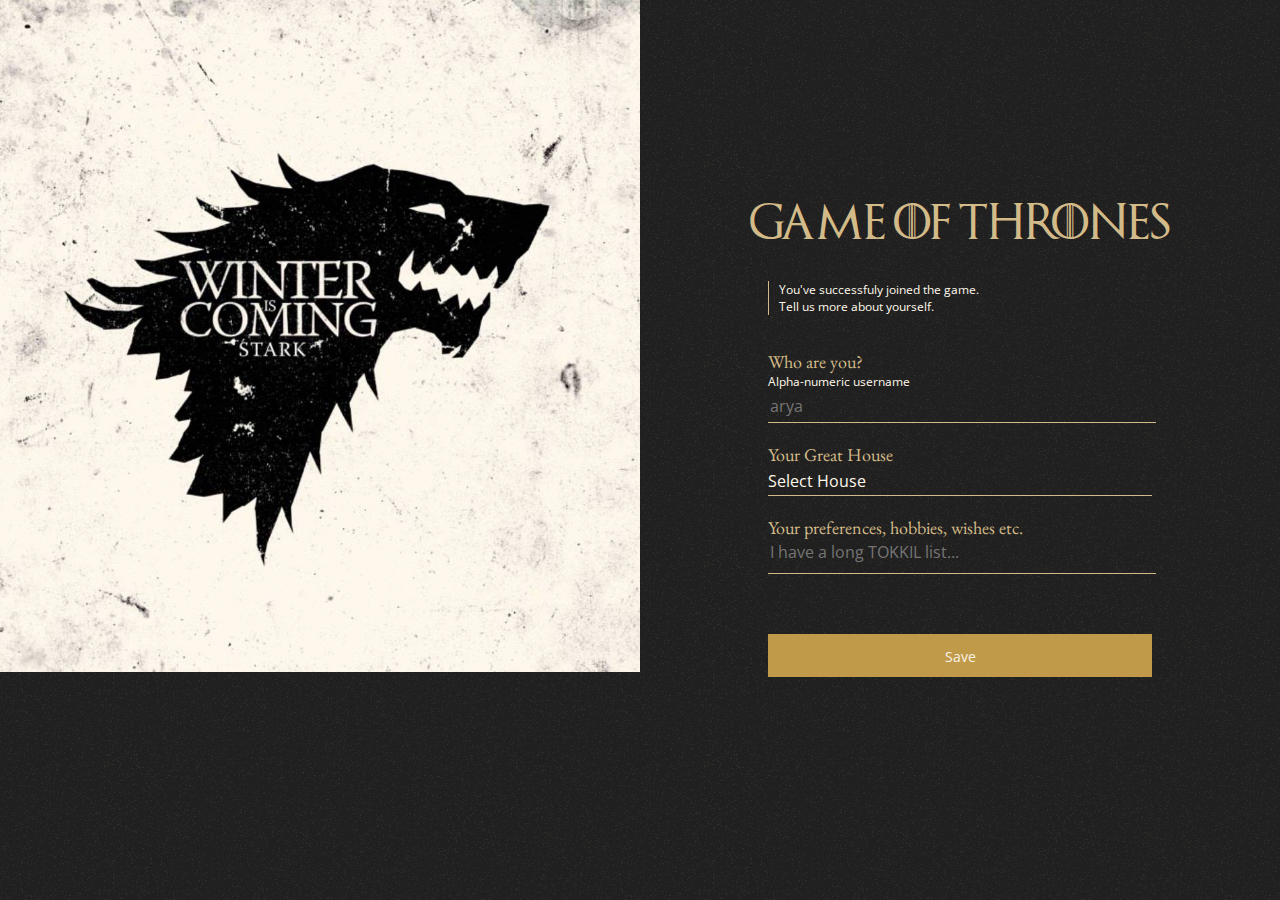
==== index.html @ d5961771 "." ====
<!DOCTYPE html>
<html>
    <head>
        <meta charset="UTF-8">
        <link href="https://fonts.googleapis.com/css?family=EB+Garamond|Open+Sans&display=swap" rel="stylesheet">
        <link rel="stylesheet" href="style.css">
    </head>
    <body>
        <section class="contact_form">
            <div class="screen_server">
                <img src="img/maxresdefault.jpg" alt="#">
            </div>
            <div class="registration">
                <h1>GAME OF THRONES</h1>
                
                <form>
                        <p id="description">You've successfuly joined the game.</br>Tell us more about yourself.</p>
                        <p>Who are you?</p>
                        <p id="caution">Alpha-numeric username</p>
                        <input type="text" name="firstname" placeholder="arya">

                        <p for="houses">Your Great House</p>
                        <select name="houses" id="houses">
                            <option value="select">Select House</option>
                            <option value="House_1">House 1</option>
                            <option value="House_2">House 2</option>
                        </select>

                        <p>Your preferences, hobbies, wishes etc.</p>
                        <textarea name="comment" cols="50" rows="3" placeholder="I have a long TOKKIL list..."></textarea>

                        <input type="submit" value="Save" class="button"></p>
                    </form>

                <!--<form>
                        <p>Enter your email</p>
                        <input type="email" name="email" placeholder="arya@westeros.com">

                        <p>Choose secure password</p>
                        <p id="caution">Must be at least 8 characters</p>
                        <input id="userPassword" type="password" minlength="4"
                        maxlength="8" size="8" placeholder="password">

                        <div class="confirmation">
                            <input type="checkbox" name="remember">
                            <label for="remeber">Remember me</label>
                        </div>
                        <input type="submit" value="Sign Up" class="button"></p>
                    </form>-->
            </div>
        </section>
    </body>
</html>
---- style.css ----
body {
    font-family: 'EB Garamond', serif;
    /*font-family: 'Open Sans', sans-serif;*/
    font-size: 18px;
    color: #d3bb89;
    margin: 0;
}

@font-face {
    font-family: Game_of_Thrones;
    src: url(font/Game_of_Thrones.ttf);
}

h1 {
    margin: 0;
    font-family: Game_of_Thrones;
    text-align: center;
	font-weight: 100;
}

p {
    margin: 0;
    color: #d3bb89;
}

.contact_form {
    background-image: url(img/darknoise.png);
    display: flex;
    height: 100vh;
}

/*PHOTO*/
.screen_server {
    max-width: 50%;
    overflow: hidden;
}

.screen_server img {
    width: 150%;
    display: block;
    margin: 0 0 0 -30%;
}

/*FORM*/

.registration {
    display: flex;
    flex-direction: column;
    justify-content: center;
    width: 50%;
}

#description {
    font-family: 'Open Sans', sans-serif;
    font-size: 12px;
    color: #fef8eb;
    border-left: 1px solid #d3bb89; /* Параметры линии */ 
    padding-left: 10px; /* Расстояние от линии до текста */ 
    margin-bottom: 35px;

}

form {
    width: 60%;
    margin: 35px auto 0 auto;
}

form #caution {
    font-size: 12px;
    color: #fef8eb;
	font-family: "Open Sans", sans-serif;
}

input {
    font-family: 'Open Sans', sans-serif;
    font-size: 16px;
    background: #fff0 no-repeat 98% center;
    width: 100%;
    height: 30px;
    border: none;
    box-shadow: none;
    border-bottom: solid 1px;
    border-color: #d3bb89;
    color: #fef8eb;
    margin-bottom: 20px;
}

input:focus {
    outline:none;
}

#houses {
    font-family: 'Open Sans', sans-serif;
    background: #fff0 no-repeat 98% center;
    width: 100%;
    height: 30px;
    border: none;
    box-shadow: none;
    border-bottom: solid 1px;
    border-color: #d3bb89;
    color: #fef8eb;
    margin-bottom: 20px;
    -webkit-appearance: none;
    -moz-appearance: none;
    appearance: none;
    font-size: 16px;
}

option {
    color: #fef8eb !important;
    background-color: #d3bb89 !important;
}

#houses:focus {
    outline:none;
}

textarea {
    font-family: 'Open Sans', sans-serif;
    background: #fff0 no-repeat 98% center;
    width: 100%;
    height: 30px;
    border: none;
    box-shadow: none;
    border-bottom: solid 1px;
    border-color: #d3bb89;
    margin-bottom: 20px;
	resize: none;
    color: #fff;
    font-size: 16px;
}

textarea:focus {
    outline:none;
}

.button {
    color: #f8f2e5;
    user-select: none;
    background-color: #c19a49;
    margin-top: 35px;
    font-size: 14px;
    cursor: pointer;
    border-bottom: none;
    padding: 13px 30px 30px 30px;
}
/*FOR SECOND FORM*/
.confirmation {
    display: inline-flex;
}

input[type="checkbox"]{ /*https://nisnom.com/veb-razrabotki/krasivyj-effekt-pulsatsii-dlya-chekboksov-i-radioknopok/#more-3010*/
    -webkit-appearance: none;
    -moz-appearance: none;
    -ms-appearance: none;
    -o-appearance: none;
    height: 20px;
    width: 20px;
    background: #d3bb89;
    border: none;
    color: #fff;
    cursor: pointer;
    border-radius: 3px;
}

.confirmation input:checked::before {
    height: 20px;
    width: 20px;
    content: '✔';
    display: inline-block;
    font-size: 20px;
    text-align: center;
    line-height: 20px;
    color: #000;
}

.confirmation label {
    margin-left: 10px;
}
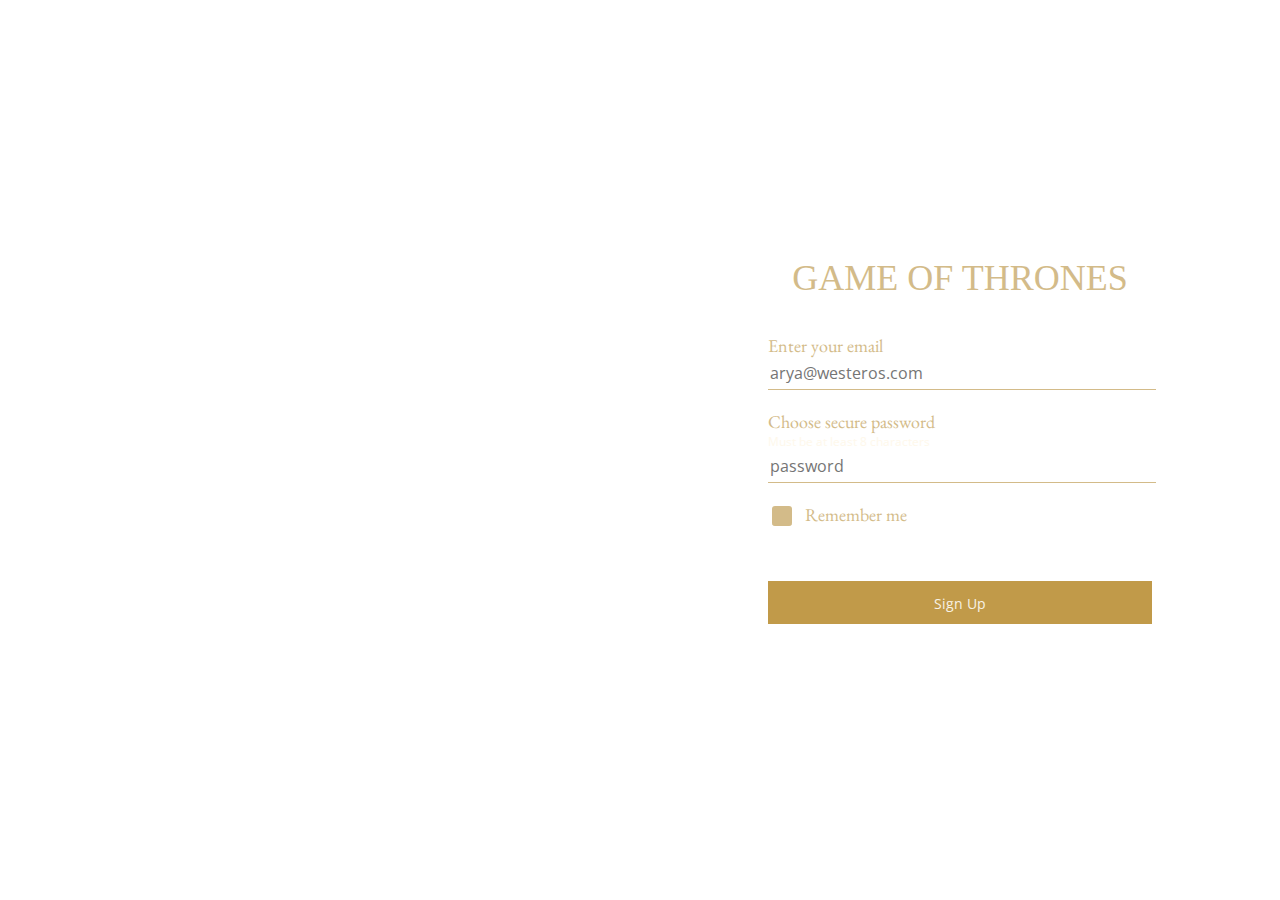
==== commit cf35a006: "Update index.html" ====
--- a/index.html
+++ b/index.html
@@ -1,53 +1,70 @@
 <!DOCTYPE html>
-<html>
+<html lang="en">
     <head>
         <meta charset="UTF-8">
         <link href="https://fonts.googleapis.com/css?family=EB+Garamond|Open+Sans&display=swap" rel="stylesheet">
-        <link rel="stylesheet" href="style.css">
+        <link rel="stylesheet" href="assets/style.css">
+        <title>GAME OF THRONES</title>
     </head>
     <body>
         <section class="contact_form">
             <div class="screen_server">
-                <img src="img/maxresdefault.jpg" alt="#">
             </div>
             <div class="registration">
                 <h1>GAME OF THRONES</h1>
                 
-                <form>
-                        <p id="description">You've successfuly joined the game.</br>Tell us more about yourself.</p>
-                        <p>Who are you?</p>
-                        <p id="caution">Alpha-numeric username</p>
-                        <input type="text" name="firstname" placeholder="arya">
+                <form id="secondSection">
+                    <p id="description">You've successfuly joined the game.</br>Tell us more about yourself.</p>
+                    <label>Who are you?</label>
+                    <p class="caution">Alpha-numeric username</p>
+                    <input required type="text"
+                                    id="userName"
+                                    placeholder="arya">
+                    <label for="houses">Your Great House</label>
+                    <select required name="houses" id="houses">
+                        <option value="select" checked>Select House</option>
+                        <option value="house_1">Targaryen of King's Landing</option>
+                        <option value="house_2">Stark of Winterfell</option>
+                        <option value="house_3">Lannister of Casterly Rock</option>
+                        <option value="house_4">Tully of Riverrun</option>
+                        <option value="house_5">Greyjoy of Pyke</option>
+                        <option value="house_6">Baratheon of Storm's End</option>
+                        <option value="house_7">Tyrell of Highgarden</option>
+                        <option value="house_8">Martell of Sunspear</option>
+                    </select>
 
-                        <p for="houses">Your Great House</p>
-                        <select name="houses" id="houses">
-                            <option value="select">Select House</option>
-                            <option value="House_1">House 1</option>
-                            <option value="House_2">House 2</option>
-                        </select>
+                    <p>Your preferences, hobbies, wishes etc.</p>
+                    <textarea name="comment" 
+                              id="comment" 
+                              cols="50" 
+                              rows="3" 
+                              placeholder="I have a long TOKKIL list...">
+                    </textarea>
 
-                        <p>Your preferences, hobbies, wishes etc.</p>
-                        <textarea name="comment" cols="50" rows="3" placeholder="I have a long TOKKIL list..."></textarea>
+                    <input type="button" value="Save" class="button" id="submit_1"></p>
+                </form>
 
-                        <input type="submit" value="Save" class="button"></p>
-                    </form>
+               <form id="firstSection">
+                    <label>Enter your email</label>
+                    <input required type="email" 
+                                    id="userEmail" 
+                                    name="email" 
+                                    placeholder="arya@westeros.com">
 
-                <!--<form>
-                        <p>Enter your email</p>
-                        <input type="email" name="email" placeholder="arya@westeros.com">
+                    <label>Choose secure password</label>
+                    <p class="caution">Must be at least 8 characters</p>
+                    <input required id="userPassword" 
+                                    type="password" 
+                                    placeholder="password">
 
-                        <p>Choose secure password</p>
-                        <p id="caution">Must be at least 8 characters</p>
-                        <input id="userPassword" type="password" minlength="4"
-                        maxlength="8" size="8" placeholder="password">
-
-                        <div class="confirmation">
-                            <input type="checkbox" name="remember">
-                            <label for="remeber">Remember me</label>
-                        </div>
-                        <input type="submit" value="Sign Up" class="button"></p>
-                    </form>-->
+                    <div class="confirmation">
+                        <input type="checkbox" id="remember">
+                        <label for="remeber">Remember me</label>
+                    </div>
+                    <input type="button" value="Sign Up" class="button" id="submit_2"></p>
+                </form>
             </div>
         </section>
+        <script src="assets/main.js"></script>
     </body>
 </html>--- a/assets/style.css
+++ b/assets/style.css
@@ -0,0 +1,189 @@
+body {
+    font-family: 'EB Garamond', serif;
+    /*font-family: 'Open Sans', sans-serif;*/
+    font-size: 18px;
+    color: #d3bb89;
+    margin: 0;
+}
+
+@font-face {
+    font-family: Game_of_Thrones;
+    src: url(font/Game_of_Thrones.ttf);
+}
+
+h1 {
+    margin: 0;
+    font-family: Game_of_Thrones;
+    text-align: center;
+	font-weight: 100;
+}
+
+label {
+    margin: 0;
+    color: #d3bb89;
+}
+
+p {
+    margin: 0;
+    color: #d3bb89;
+}
+
+.contact_form {
+    background-image: url(img/darknoise.png);
+    display: flex;
+    height: 100vh;
+}
+
+/*PHOTO*/
+.screen_server {    
+    max-width: 50%;
+    background-image: url(img/maxresdefault.jpg);
+    flex-grow: 1;
+    background-position: center;
+    background-size: cover;
+}
+
+/*FORM*/
+
+.registration {
+    display: flex;
+    flex-direction: column;
+    justify-content: center;
+    width: 50%;
+}
+
+#description {
+    font-family: 'Open Sans', sans-serif;
+    font-size: 12px;
+    color: #fef8eb;
+    border-left: 1px solid #d3bb89; /* Параметры линии */ 
+    padding-left: 10px; /* Расстояние от линии до текста */ 
+    margin-bottom: 35px;
+
+}
+
+form {
+    width: 60%;
+    margin: 35px auto 0 auto;
+}
+
+form .caution {
+    font-size: 12px;
+    color: #fef8eb;
+	font-family: "Open Sans", sans-serif;
+}
+
+input {
+    font-family: 'Open Sans', sans-serif;
+    font-size: 16px;
+    background: #fff0/* no-repeat 98% */center;
+    width: 100%;
+    height: 30px;
+    border: none;
+    box-shadow: none;
+    border-bottom: solid 1px;
+    border-color: #d3bb89;
+    color: #fef8eb;
+    margin-bottom: 20px;
+    outline:none;
+}
+
+input:focus {
+    outline: -webkit-focus-ring-color auto 1px;
+}
+
+#houses {
+    font-family: 'Open Sans', sans-serif;
+    background: #fff0 no-repeat 98% center;
+    width: 100%;
+    height: 30px;
+    border: none;
+    box-shadow: none;
+    border-bottom: solid 1px;
+    border-color: #d3bb89;
+    color: #fef8eb;
+    margin-bottom: 20px;
+    -webkit-appearance: none;
+    -moz-appearance: none;
+    appearance: none;
+    font-size: 16px;
+}
+
+option {
+    color: #fef8eb !important;
+    background-color: #d3bb89 !important;
+}
+
+#houses:focus {
+    outline:none;
+}
+
+textarea {
+    font-family: 'Open Sans', sans-serif;
+    background: #fff0 no-repeat 98% center;
+    width: 100%;
+    height: 30px;
+    border: none;
+    box-shadow: none;
+    border-bottom: solid 1px;
+    border-color: #d3bb89;
+    margin-bottom: 20px;
+	resize: none;
+    color: #fff;
+    font-size: 16px;
+}
+
+textarea:focus {
+    outline:none;
+}
+
+.button {
+    color: #f8f2e5;
+    user-select: none;
+    background-color: #c19a49;
+    margin-top: 35px;
+    font-size: 14px;
+    cursor: pointer;
+    border-bottom: none;
+    padding: 13px 30px 30px 30px;
+}
+/*FOR SECOND FORM*/
+.confirmation {
+    display: inline-flex;
+}
+
+input[type="checkbox"]{ /*https://nisnom.com/veb-razrabotki/krasivyj-effekt-pulsatsii-dlya-chekboksov-i-radioknopok/#more-3010*/
+    -webkit-appearance: none;
+    -moz-appearance: none;
+    -ms-appearance: none;
+    -o-appearance: none;
+    height: 20px;
+    width: 20px;
+    background: #d3bb89;
+    color: #fff;
+    cursor: pointer;
+    border-radius: 3px;
+    outline:none;
+}
+
+.confirmation input:checked::before {
+    height: 20px;
+    width: 20px;
+    content: '✔';
+    display: inline-block;
+    font-size: 20px;
+    text-align: center;
+    line-height: 20px;
+    color: #000;
+}
+
+.confirmation label {
+    margin-left: 10px;
+}
+
+#secondSection {
+    display: none;
+}
+
+
+
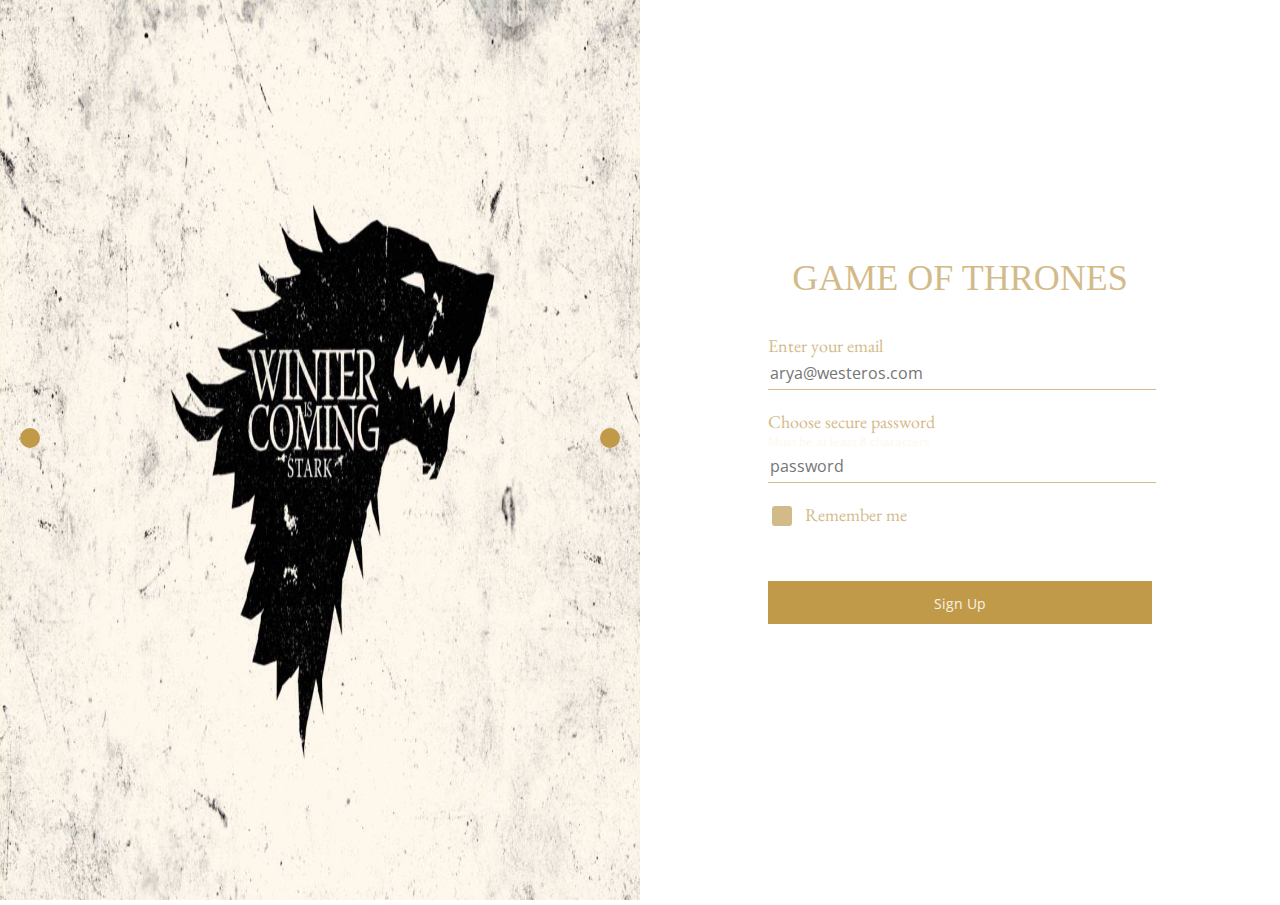
==== commit 43721dc7: "Update index.html" ====
--- a/index.html
+++ b/index.html
@@ -3,13 +3,28 @@
     <head>
         <meta charset="UTF-8">
         <link href="https://fonts.googleapis.com/css?family=EB+Garamond|Open+Sans&display=swap" rel="stylesheet">
-        <link rel="stylesheet" href="assets/style.css">
+        <link rel="stylesheet" href="assets/css/nice-select.css">
+        <link rel="stylesheet" href="assets/css/style.css">
         <title>GAME OF THRONES</title>
     </head>
     <body>
         <section class="contact_form">
             <div class="screen_server">
-            </div>
+                <div id="block-for-slider">
+                    <div id="viewport">
+                        <ul id="slidewrapper">
+                            <li class="slide"><img src="assets/img/Stark of Winterfell.jpg" alt="1" class="slide-img"></li>
+                            <li class="slide"><img src="assets/img/Targaryen of King's Landing.jpg" alt="2" class="slide-img"></li>
+                            <li class="slide"><img src="assets/img/Tully of Riverrun.jpg" alt="3" class="slide-img"></li>
+                            <li class="slide"><img src="assets/img/Tyrell of Highgarden.jpg" alt="4" class="slide-img"></li>
+                        </ul>
+                        <div id="prev-next-btns">
+                            <div id="prev-btn"></div>
+                            <div id="next-btn"></div>
+                        </div>
+                    </div> 
+                </div>
+             </div>
             <div class="registration">
                 <h1>GAME OF THRONES</h1>
                 
@@ -21,16 +36,12 @@
                                     id="userName"
                                     placeholder="arya">
                     <label for="houses">Your Great House</label>
-                    <select required name="houses" id="houses">
-                        <option value="select" checked>Select House</option>
-                        <option value="house_1">Targaryen of King's Landing</option>
-                        <option value="house_2">Stark of Winterfell</option>
-                        <option value="house_3">Lannister of Casterly Rock</option>
-                        <option value="house_4">Tully of Riverrun</option>
-                        <option value="house_5">Greyjoy of Pyke</option>
-                        <option value="house_6">Baratheon of Storm's End</option>
-                        <option value="house_7">Tyrell of Highgarden</option>
-                        <option value="house_8">Martell of Sunspear</option>
+                    <select required name="houses" id="houses" value="select">
+                        <option id="houses-dropdown-menu" checked value="Select House">Select House</option>
+                        <option value="Stark of Winterfell">Stark of Winterfell</option>
+                        <option value="Targaryen of King's Landing">Targaryen of King's Landing</option>
+                        <option value="Tully of Riverrun">Tully of Riverrun</option>
+                        <option value="Tyrell of Highgarden">Tyrell of Highgarden</option>
                     </select>
 
                     <p>Your preferences, hobbies, wishes etc.</p>
@@ -65,6 +76,9 @@
                 </form>
             </div>
         </section>
-        <script src="assets/main.js"></script>
+        <script src="https://ajax.googleapis.com/ajax/libs/jquery/2.2.0/jquery.min.js"></script>
+        <script src="assets/js/main.js"></script>
+        <script src="assets/js/jquery.js"></script> 
+        <script src="assets/js/jquery.nice-select.js"></script>
     </body>
 </html>--- a/assets/css/style.css
+++ b/assets/css/style.css
@@ -0,0 +1,275 @@
+body {
+    font-family: 'EB Garamond', serif;
+    /*font-family: 'Open Sans', sans-serif;*/
+    font-size: 18px;
+    color: #d3bb89;
+    margin: 0;
+}
+
+@font-face {
+    font-family: Game_of_Thrones;
+    src: url(../font/Game_of_Thrones.ttf);
+}
+
+h1 {
+    margin: 0;
+    font-family: Game_of_Thrones;
+    text-align: center;
+	font-weight: 100;
+}
+
+label {
+    margin: 0;
+    color: #d3bb89;
+}
+
+p {
+    margin: 0;
+    color: #d3bb89;
+}
+
+.contact_form {
+    background-image: url(../img/darknoise.png);
+    display: flex;
+    height: 100vh;
+}
+
+/*PHOTO*/
+.screen_server {    
+    max-width: 50%;
+    flex-grow: 1;
+    background-position: center;
+    background-size: cover;
+}
+
+/*FORM*/
+
+.registration {
+    display: flex;
+    flex-direction: column;
+    justify-content: center;
+    width: 50%;
+}
+
+#description {
+    font-family: 'Open Sans', sans-serif;
+    font-size: 12px;
+    color: #fef8eb;
+    border-left: 1px solid #d3bb89; /* Параметры линии */ 
+    padding-left: 10px; /* Расстояние от линии до текста */ 
+    margin-bottom: 35px;
+
+}
+
+form {
+    width: 60%;
+    margin: 35px auto 0 auto;
+}
+
+form .caution {
+    font-size: 12px;
+    color: #fef8eb;
+	font-family: "Open Sans", sans-serif;
+}
+
+input {
+    font-family: 'Open Sans', sans-serif;
+    font-size: 16px;
+    background: #fff0/* no-repeat 98% */center;
+    width: 100%;
+    height: 30px;
+    border: none;
+    box-shadow: none;
+    border-bottom: solid 1px;
+    border-color: #d3bb89;
+    color: #fef8eb;
+    margin-bottom: 20px;
+    outline:none;
+}
+
+input:focus {
+    outline: -webkit-focus-ring-color auto 1px;
+}
+
+textarea {
+    font-family: 'Open Sans', sans-serif;
+    background: #fff0 no-repeat 98% center;
+    width: 100%;
+    height: 30px;
+    border: none;
+    box-shadow: none;
+    border-bottom: solid 1px;
+    border-color: #d3bb89;
+    margin-bottom: 20px;
+	resize: none;
+    color: #fff;
+    font-size: 16px;
+}
+
+textarea:focus {
+    outline:none;
+}
+
+.button {
+    color: #f8f2e5;
+    user-select: none;
+    background-color: #c19a49;
+    margin-top: 35px;
+    font-size: 14px;
+    cursor: pointer;
+    border-bottom: none;
+    padding: 13px 30px 30px 30px;
+}
+/*FOR SECOND FORM*/
+.confirmation {
+    display: inline-flex;
+}
+
+input[type="checkbox"]{ /*https://nisnom.com/veb-razrabotki/krasivyj-effekt-pulsatsii-dlya-chekboksov-i-radioknopok/#more-3010*/
+    -webkit-appearance: none;
+    -moz-appearance: none;
+    -ms-appearance: none;
+    -o-appearance: none;
+    height: 20px;
+    width: 20px;
+    background: #d3bb89;
+    color: #fff;
+    cursor: pointer;
+    border-radius: 3px;
+    outline:none;
+}
+
+.confirmation input:checked::before {
+    height: 20px;
+    width: 20px;
+    content: '✔';
+    display: inline-block;
+    font-size: 20px;
+    text-align: center;
+    line-height: 20px;
+    color: #000;
+}
+
+.confirmation label {
+    margin-left: 10px;
+}
+
+#secondSection {
+    display: none;
+}
+
+
+/*/*//*/*//**/
+
+#block-for-slider {
+    /*width: 80%;
+    margin: 0 auto;
+    margin-top: 100px;*/
+}
+
+#viewport {
+    width: 100%;
+    position: relative;
+    overflow: hidden;
+    -webkit-user-select: none;
+    -moz-user-select: none;
+    -ms-user-select: none;
+    -o-user-select: none;
+    user-select: none;
+    text-align: center;
+}
+
+#slidewrapper {
+    position: relative;
+    width: calc(100% * 4);
+    -webkit-transition: 1s;
+    -o-transition: 1s;
+    transition: 1s;
+    -webkit-transition-timing-function: cubic-bezier(.67,.01,.23,1);
+    -o-transition-timing-function: cubic-bezier(.67,.01,.23,1);
+    transition-timing-function: cubic-bezier(.67,.01,.23,1);
+}
+
+#slidewrapper, #slidewrapper ul, #slidewrapper li {
+    margin: 0;
+    padding: 0;
+}
+
+.slide {
+    width: calc(100%/4);
+    list-style: none;
+    display: inline;
+    float: left;
+}
+
+.slide-img {
+    height: 100vh;
+    width: 100%;
+    
+}
+
+#prev-btn, #next-btn {
+    position: absolute;
+    width: 20px;
+    height: 20px;
+    background-color: #c19a49;
+    border-radius: 50%;
+    top: calc(50% - 25px);
+}
+
+#prev-btn:hover, #next-btn:hover {
+    cursor: pointer;
+}
+
+#prev-btn {
+    left: 20px;
+}
+
+#next-btn {
+    right: 20px;
+}
+
+/*dropdown menu*/
+
+.nice-select {
+    font-family: 'Open Sans', sans-serif;
+    font-size: 16px;
+    background: #fff0 center;
+    width: 100%;
+    height: 30px;
+    border: none;
+    box-shadow: none;
+    border-bottom: solid 1px;
+    border-color: #d3bb89;
+    border-radius: 0;
+    color: #fef8eb;
+    margin-bottom: 20px;
+    outline: none;
+    padding: 0;
+    -webkit-appearance: none;
+    -moz-appearance: none;
+    appearance: none;
+}
+
+span .current {
+    color: #fef8eb;
+}
+
+.nice-select .list {
+    width: 100%;
+    background-color: #d3bb89;
+    border-radius: 0;
+}
+
+.nice-select .option:hover, .nice-select .option.focus, .nice-select .option.selected.focus {
+    background-color: #fff0; 
+}
+
+.nice-select:active, .nice-select.open, .nice-select:focus {
+    border-color: #d3bb89;
+}
+
+.nice-select .option:hover, .nice-select .option.focus, .nice-select .option.selected.focus {
+    border-color: #202020;
+
+}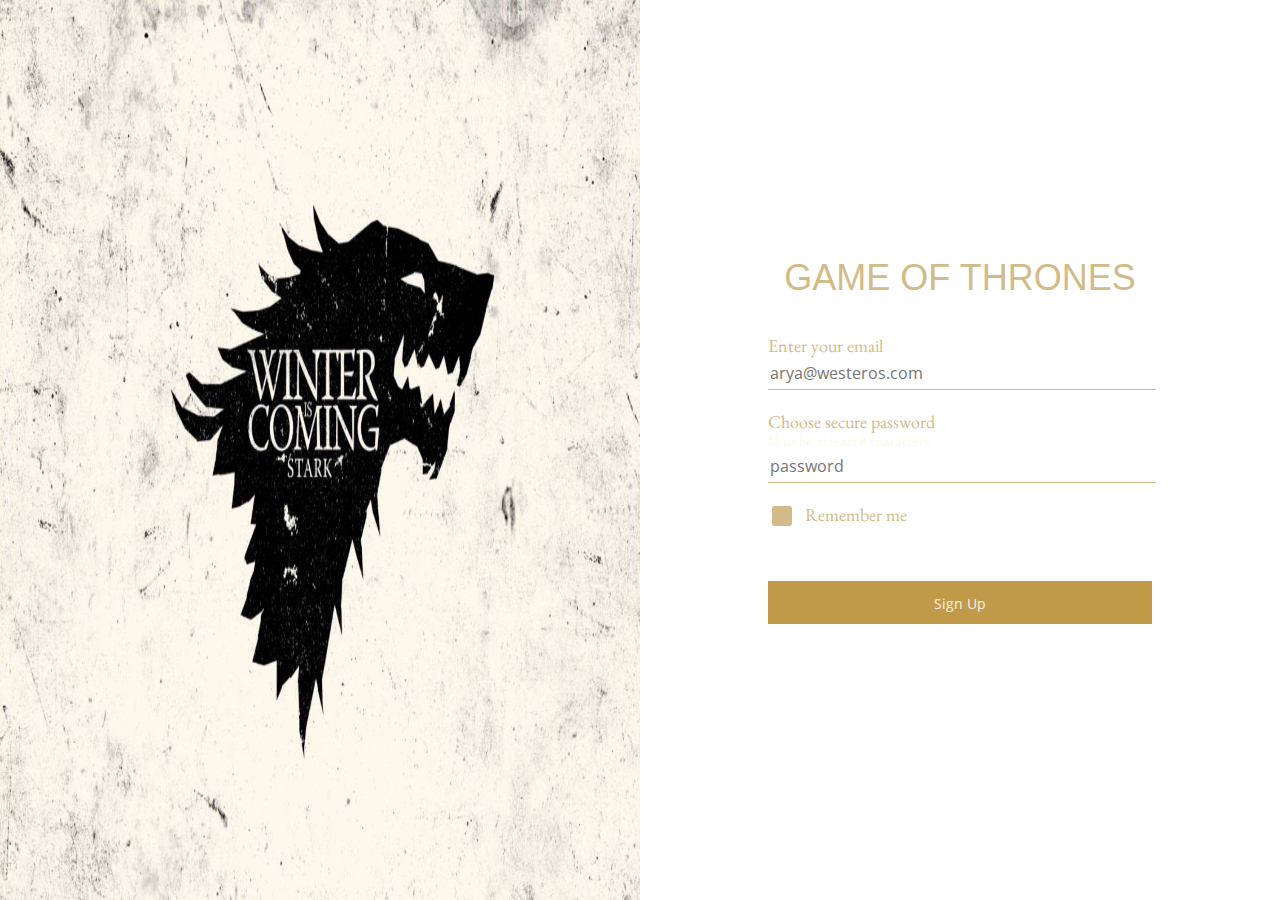
==== commit c62d5478: "Fixed after 2 review" ====
--- a/index.html
+++ b/index.html
@@ -4,33 +4,34 @@
         <meta charset="UTF-8">
         <link href="https://fonts.googleapis.com/css?family=EB+Garamond|Open+Sans&display=swap" rel="stylesheet">
         <link rel="stylesheet" href="assets/css/nice-select.css">
+        <link rel="stylesheet" href="assets/css/slippry.css" />
         <link rel="stylesheet" href="assets/css/style.css">
         <title>GAME OF THRONES</title>
     </head>
     <body>
         <section class="contact_form">
             <div class="screen_server">
-                <div id="block-for-slider">
-                    <div id="viewport">
-                        <ul id="slidewrapper">
-                            <li class="slide"><img src="assets/img/Stark of Winterfell.jpg" alt="1" class="slide-img"></li>
-                            <li class="slide"><img src="assets/img/Targaryen of King's Landing.jpg" alt="2" class="slide-img"></li>
-                            <li class="slide"><img src="assets/img/Tully of Riverrun.jpg" alt="3" class="slide-img"></li>
-                            <li class="slide"><img src="assets/img/Tyrell of Highgarden.jpg" alt="4" class="slide-img"></li>
-                        </ul>
-                        <div id="prev-next-btns">
-                            <div id="prev-btn"></div>
-                            <div id="next-btn"></div>
-                        </div>
-                    </div> 
-                </div>
+                <ul id="sliders">
+                    <li class="z-slide-item">
+                        <img src="assets/img/Stark of Winterfell.jpg" alt="1" class="slide-img">
+                    </li>
+                    <li class="z-slide-item">
+                        <img src="assets/img/Targaryen of King's Landing.jpg" alt="2" class="slide-img">
+                    </li>
+                    <li class="z-slide-item">
+                        <img src="assets/img/Tully of Riverrun.jpg" alt="3" class="slide-img">
+                    </li>
+                    <li class="z-slide-item">
+                        <img src="assets/img/Tyrell of Highgarden.jpg" alt="4" class="slide-img">
+                    </li>
+                </ul>
              </div>
             <div class="registration">
                 <h1>GAME OF THRONES</h1>
                 
-                <form id="secondSection">
+                <form id="second-section-submit" class="section-none">
                     <p id="description">You've successfuly joined the game.</br>Tell us more about yourself.</p>
-                    <label>Who are you?</label>
+                    <label for="userName">Who are you?</label>
                     <p class="caution">Alpha-numeric username</p>
                     <input required type="text"
                                     id="userName"
@@ -49,20 +50,19 @@
                               id="comment" 
                               cols="50" 
                               rows="3" 
-                              placeholder="I have a long TOKKIL list...">
-                    </textarea>
+                              placeholder="I have a long TOKKIL list..."></textarea>
 
                     <input type="button" value="Save" class="button" id="submit_1"></p>
                 </form>
 
-               <form id="firstSection">
-                    <label>Enter your email</label>
+               <form id="first-section-submit">
+                    <label for="userEmail">Enter your email</label>
                     <input required type="email" 
                                     id="userEmail" 
                                     name="email" 
                                     placeholder="arya@westeros.com">
 
-                    <label>Choose secure password</label>
+                    <label for="userPassword">Choose secure password</label>
                     <p class="caution">Must be at least 8 characters</p>
                     <input required id="userPassword" 
                                     type="password" 
@@ -70,15 +70,15 @@
 
                     <div class="confirmation">
                         <input type="checkbox" id="remember">
-                        <label for="remeber">Remember me</label>
+                        <label for="remember">Remember me</label>
                     </div>
                     <input type="button" value="Sign Up" class="button" id="submit_2"></p>
                 </form>
             </div>
         </section>
         <script src="https://ajax.googleapis.com/ajax/libs/jquery/2.2.0/jquery.min.js"></script>
+        <script src="assets/js/slippry.min.js"></script>
+        <script src="assets/js/jquery.nice-select.js"></script>
         <script src="assets/js/main.js"></script>
-        <script src="assets/js/jquery.js"></script> 
-        <script src="assets/js/jquery.nice-select.js"></script>
     </body>
 </html>--- a/assets/css/slippry.css
+++ b/assets/css/slippry.css
@@ -0,0 +1,281 @@
+/**
+ *
+ * slippry v1.4.0 - Responsive content slider for jQuery
+ * http://slippry.com
+ *
+ * Authors: Lukas Jakob Hafner - @saftsaak
+ *          Thomas Hurd - @SeenNotHurd
+ *
+ * Copyright 2016, booncon oy - http://booncon.com
+ *
+ *
+ * Released under the MIT license - http://opensource.org/licenses/MIT
+ */
+/* kenBurns animations, very basic */
+@-webkit-keyframes left-right {
+  0% {
+    -webkit-transform: translateY(-20%) translateX(-10%);
+            transform: translateY(-20%) translateX(-10%); }
+  100% {
+    -webkit-transform: translateY(0%) translateX(10%);
+            transform: translateY(0%) translateX(10%); } }
+@-o-keyframes left-right {
+  0% {
+    -o-transform: translateY(-20%) translateX(-10%);
+       transform: translateY(-20%) translateX(-10%); }
+  100% {
+    -o-transform: translateY(0%) translateX(10%);
+       transform: translateY(0%) translateX(10%); } }
+@keyframes left-right {
+  0% {
+    -webkit-transform: translateY(-20%) translateX(-10%);
+         -o-transform: translateY(-20%) translateX(-10%);
+            transform: translateY(-20%) translateX(-10%); }
+  100% {
+    -webkit-transform: translateY(0%) translateX(10%);
+         -o-transform: translateY(0%) translateX(10%);
+            transform: translateY(0%) translateX(10%); } }
+@-webkit-keyframes right-left {
+  0% {
+    -webkit-transform: translateY(0%) translateX(10%);
+            transform: translateY(0%) translateX(10%); }
+  100% {
+    -webkit-transform: translateY(-20%) translateX(-10%);
+            transform: translateY(-20%) translateX(-10%); } }
+@-o-keyframes right-left {
+  0% {
+    -o-transform: translateY(0%) translateX(10%);
+       transform: translateY(0%) translateX(10%); }
+  100% {
+    -o-transform: translateY(-20%) translateX(-10%);
+       transform: translateY(-20%) translateX(-10%); } }
+@keyframes right-left {
+  0% {
+    -webkit-transform: translateY(0%) translateX(10%);
+         -o-transform: translateY(0%) translateX(10%);
+            transform: translateY(0%) translateX(10%); }
+  100% {
+    -webkit-transform: translateY(-20%) translateX(-10%);
+         -o-transform: translateY(-20%) translateX(-10%);
+            transform: translateY(-20%) translateX(-10%); } }
+/* added to the original element calling slippry */
+.sy-box.sy-loading {
+  background: url("/images/sy-loader.gif") 50% 50% no-repeat;
+  -webkit-background-size: 32px 32px;
+          background-size: 32px;
+  min-height: 40px; }
+  .sy-box.sy-loading .sy-slides-wrap, .sy-box.sy-loading .sy-pager {
+    visibility: hidden; }
+
+/* element that wraps the slides */
+.sy-slides-wrap {
+  position: relative;
+  height: 100%;
+  width: 100%; }
+  .sy-slides-wrap:hover .sy-controls {
+    display: block; }
+
+/* element that crops the visible area to the slides */
+.sy-slides-crop {
+  height: 100%;
+  width: 100%;
+  position: absolute;
+  overflow: hidden; }
+
+/* list containing the slides */
+.sy-list {
+  width: 100%;
+  height: 100%;
+  list-style: none;
+  margin: 0;
+  padding: 0;
+  position: absolute; }
+  .sy-list.horizontal {
+    -webkit-transition: left ease;
+         -o-transition: left ease;
+            transition: left ease; }
+  .sy-list.vertical {
+    -webkit-transition: top ease;
+         -o-transition: top ease;
+            transition: top ease; }
+
+/* single slide */
+.sy-slide {
+  position: absolute;
+  width: 100%;
+  z-index: 2; }
+  .sy-slide.kenburns {
+    width: 140%;
+    left: -20%; }
+    .sy-slide.kenburns.useCSS {
+      -webkit-transition-property: opacity;
+           -o-transition-property: opacity;
+              transition-property: opacity; }
+      .sy-slide.kenburns.useCSS.sy-ken:nth-child(1n) {
+        -webkit-animation-name: left-right;
+             -o-animation-name: left-right;
+                animation-name: left-right;
+        -webkit-animation-fill-mode: forwards;
+             -o-animation-fill-mode: forwards;
+                animation-fill-mode: forwards; }
+      .sy-slide.kenburns.useCSS.sy-ken:nth-child(2n) {
+        -webkit-animation-name: right-left;
+             -o-animation-name: right-left;
+                animation-name: right-left;
+        -webkit-animation-fill-mode: forwards;
+             -o-animation-fill-mode: forwards;
+                animation-fill-mode: forwards; }
+  .sy-slide.sy-active {
+    z-index: 3; }
+  .sy-slide > img {
+    margin: 0;
+    padding: 0;
+    display: block;
+    width: 100%;
+    border: 0; }
+  .sy-slide > a {
+    margin: 0;
+    padding: 0;
+    display: block;
+    width: 100%; }
+    .sy-slide > a > img {
+      margin: 0;
+      padding: 0;
+      display: block;
+      width: 100%;
+      border: 0; }
+
+/* next/ prev buttons, with arrows and clickable area a lot larger than the visible buttons */
+.sy-controls {
+  display: none;
+  list-style: none;
+  height: 100%;
+  width: 100%;
+  position: absolute;
+  padding: 0;
+  margin: 0; }
+  .sy-controls li {
+    position: absolute;
+    width: 10%;
+    min-width: 4.2em;
+    height: 100%;
+    z-index: 33; }
+    .sy-controls li.sy-prev {
+      left: 0;
+      top: 0; }
+      .sy-controls li.sy-prev a:after {
+        background-position: -5% 0; }
+    .sy-controls li.sy-next {
+      right: 0;
+      top: 0; }
+      .sy-controls li.sy-next a:after {
+        background-position: 105% 0; }
+    .sy-controls li a {
+      position: relative;
+      width: 100%;
+      height: 100%;
+      display: block;
+      text-indent: -9999px; }
+      .sy-controls li a:link, .sy-controls li a:visited {
+        opacity: 0.4; }
+      .sy-controls li a:hover, .sy-controls li a:focus {
+        opacity: 0.8;
+        outline: none; }
+      .sy-controls li a:after {
+        content: "";
+        background-image: url("/images/arrows.svg");
+        background-repeat: no-repeat;
+        -webkit-background-size: cover;
+                background-size: cover;
+        text-align: center;
+        text-indent: 0;
+        line-height: 2.8em;
+        color: #111;
+        font-weight: 800;
+        position: absolute;
+        background-color: #fff;
+        width: 2.8em;
+        height: 2.8em;
+        left: 50%;
+        top: 50%;
+        margin-top: -1.4em;
+        margin-left: -1.4em;
+        border-radius: 50%; }
+  @media only screen and (max-device-width: 600px) {
+    .sy-controls {
+      display: block; }
+      .sy-controls li {
+        min-width: 2.1em; }
+        .sy-controls li a:after {
+          width: 1.4em;
+          height: 1.4em;
+          margin-top: -0.7em;
+          margin-left: -0.7em; } }
+
+/* captions, styled fo the overlay variant */
+.sy-caption-wrap {
+  position: absolute;
+  bottom: 2em;
+  z-index: 12;
+  left: 50%; }
+  .sy-caption-wrap .sy-caption {
+    position: relative;
+    left: -50%;
+    background-color: rgba(0, 0, 0, 0.54);
+    color: #fff;
+    padding: 0.4em 1em;
+    border-radius: 1.2em; }
+    .sy-caption-wrap .sy-caption a:link, .sy-caption-wrap .sy-caption a:visited {
+      color: #e24b70;
+      font-weight: 600;
+      text-decoration: none; }
+    .sy-caption-wrap .sy-caption a:hover, .sy-caption-wrap .sy-caption a:focus {
+      text-decoration: underline; }
+  @media only screen and (max-device-width: 600px), screen and (max-width: 600px) {
+    .sy-caption-wrap {
+      left: 0;
+      bottom: 0.4em; }
+      .sy-caption-wrap .sy-caption {
+        left: 0;
+        padding: 0.2em 0.4em;
+        font-size: 0.92em;
+        border-radius: 0; } }
+
+/* pager bubbles */
+.sy-pager {
+  clear: both;
+  display: block;
+  width: 100%;
+  margin: 1em 0 0;
+  padding: 0;
+  list-style: none;
+  text-align: center; }
+  .sy-pager li {
+    display: inline-block;
+    width: 1.2em;
+    height: 1.2em;
+    margin: 0 1em 0 0;
+    border-radius: 50%; }
+    .sy-pager li.sy-active a {
+      background-color: #e24b70; }
+    .sy-pager li a {
+      width: 100%;
+      height: 100%;
+      display: block;
+      background-color: #ccc;
+      text-indent: -9999px;
+      -webkit-background-size: 2em 2em;
+              background-size: 2em;
+      border-radius: 50%; }
+      .sy-pager li a:link, .sy-pager li a:visited {
+        opacity: 1.0; }
+      .sy-pager li a:hover, .sy-pager li a:focus {
+        opacity: 0.6; }
+
+/* element to "keep/ fill" the space of the content, gets intrinsic height via js */
+.sy-filler {
+  width: 100%; }
+  .sy-filler.ready {
+    -webkit-transition: padding 600ms ease;
+         -o-transition: padding 600ms ease;
+            transition: padding 600ms ease; }
--- a/assets/css/style.css
+++ b/assets/css/style.css
@@ -13,7 +13,7 @@
 
 h1 {
     margin: 0;
-    font-family: Game_of_Thrones;
+    font-family: Game_of_Thrones, sans-serif;
     text-align: center;
 	font-weight: 100;
 }
@@ -154,7 +154,7 @@
     margin-left: 10px;
 }
 
-#secondSection {
+.section-none {
     display: none;
 }
 
@@ -272,4 +272,31 @@
 .nice-select .option:hover, .nice-select .option.focus, .nice-select .option.selected.focus {
     border-color: #202020;
 
+}
+
+/**/
+
+.false {
+    border-color: #ff0000;
+}
+
+
+.sy-pager {
+    display: none;
+}
+
+.sy-controls li.sy-next, li.sy-prev {
+    display: none;
+}
+
+.sy-controls li a:link, .sy-controls li a:visited {
+    display: none;
+}
+
+.sy-controls li a {
+    display: none;
+}
+
+.sy-caption {
+    display: none!important;
 }